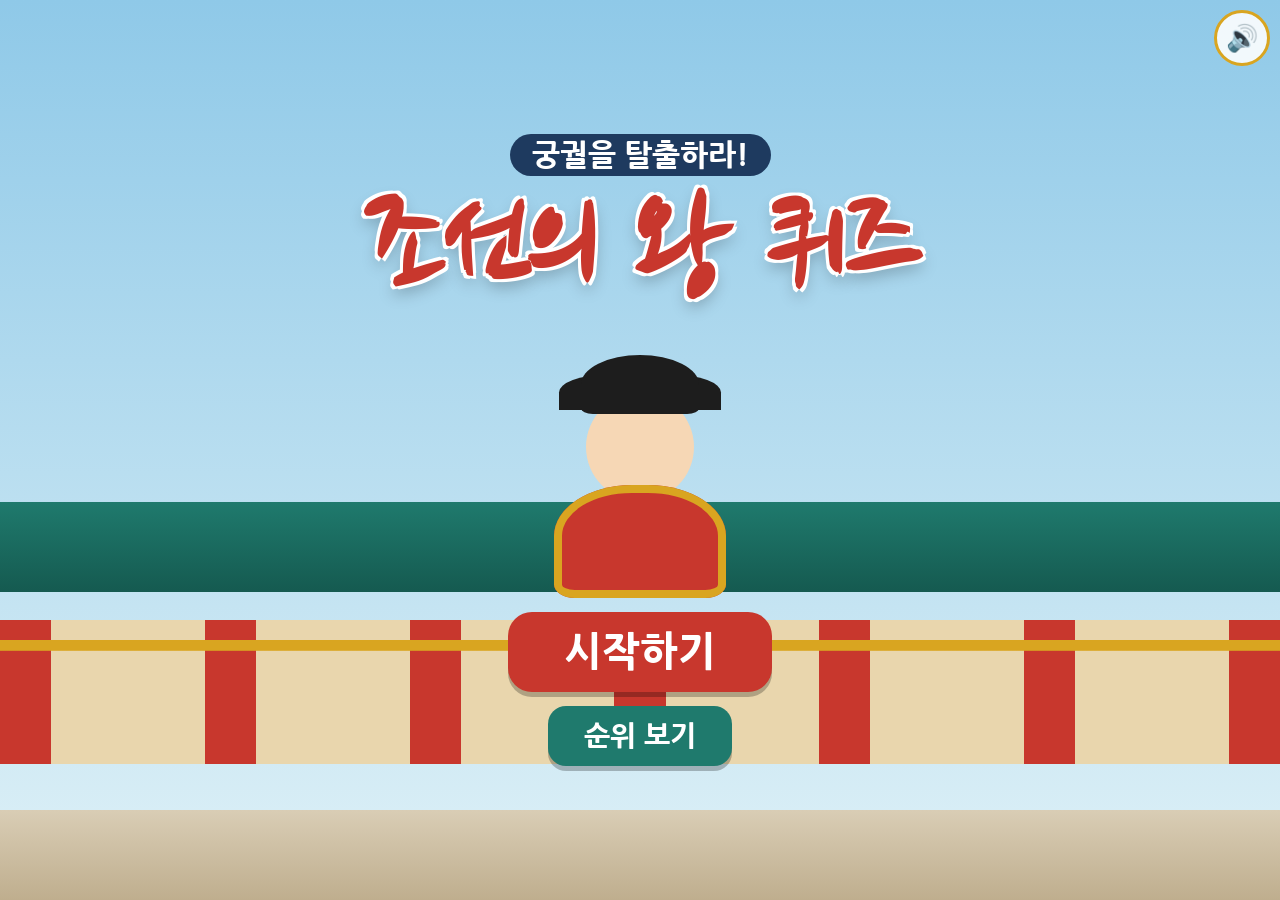
==== index.html @ 25b7da39 "화면 구성과 스타일 (시작·문제·결과·순위표, 태블릿 대응, 이미지 대체 도형) Co-Authored-By: Claude Opus 5.5 <noreply@anthropic.com>" ====
<!doctype html>
<html lang="ko">
<head>
  <meta charset="utf-8">
  <meta name="viewport" content="width=device-width, initial-scale=1, viewport-fit=cover, interactive-widget=resizes-content">
  <title>조선의 왕 퀴즈</title>
  <meta name="description" content="조선의 왕 27명을 맞히는 궁궐 탈출 퀴즈">
  <meta name="theme-color" content="#c8372d">

  <!-- PWA -->
  <link rel="manifest" href="manifest.json">
  <link rel="icon" type="image/png" sizes="192x192" href="images/icon-192.png">
  <link rel="apple-touch-icon" sizes="180x180" href="images/apple-touch-icon.png">
  <meta name="apple-mobile-web-app-capable" content="yes">
  <meta name="mobile-web-app-capable" content="yes">
  <meta name="apple-mobile-web-app-title" content="조선왕퀴즈">
  <meta name="apple-mobile-web-app-status-bar-style" content="black-translucent">

  <!-- 무료 웹폰트: 제목(붓글씨) + 본문(고딕). 오프라인이면 시스템 글꼴로 대신한다. -->
  <link rel="preconnect" href="https://fonts.googleapis.com">
  <link rel="preconnect" href="https://fonts.gstatic.com" crossorigin>
  <link rel="stylesheet" href="https://fonts.googleapis.com/css2?family=Nanum+Brush+Script&family=Nanum+Gothic:wght@400;700;800&display=swap">

  <link rel="stylesheet" href="style.css">
</head>
<body>
  <div id="app" class="app">
    <!-- 배경: 이미지가 없으면 CSS 단청 도형이 보인다 -->
    <div class="bg bg-palace" aria-hidden="true"></div>
    <div class="bg bg-escape" aria-hidden="true"></div>

    <button id="soundBtn" class="sound-btn" type="button" aria-label="소리 끄기" aria-pressed="true">🔊</button>
    <div id="testBadge" class="test-badge" hidden>테스트 모드 · 3문제</div>

    <!-- 1. 시작 화면 -->
    <section id="screen-start" class="screen is-active" aria-labelledby="startTitle">
      <div class="start-inner">
        <p class="start-sub">궁궐을 탈출하라!</p>
        <h1 id="startTitle" class="title">조선의 왕 퀴즈</h1>
        <div class="king-slot" data-img>
          <img src="images/king.png" alt="곤룡포를 입은 왕 캐릭터" onerror="this.parentNode.classList.add('img-missing')">
          <div class="shape-king" aria-hidden="true"><span class="sk-hat"></span><span class="sk-face"></span><span class="sk-robe"></span></div>
        </div>
        <div class="start-buttons">
          <button id="resumeBtn" class="btn btn-primary btn-xl" type="button" hidden>이어서 하기</button>
          <button id="startBtn" class="btn btn-primary btn-xl" type="button">시작하기</button>
          <button id="rankBtn" class="btn btn-secondary btn-lg" type="button">순위 보기</button>
        </div>
        <p id="resumeInfo" class="resume-info" hidden></p>
      </div>
    </section>

    <!-- 2. 문제 화면 -->
    <section id="screen-quiz" class="screen" aria-label="문제">
      <header class="topbar">
        <span class="tb-item">문제 <b id="qCount">1 / 27</b></span>
        <span class="tb-item">점수 <b id="qScore">100점</b></span>
        <span class="tb-item">걸린 시간 <b id="qTime">00:00</b></span>
      </header>

      <div class="quiz-main">
        <article class="card" id="card">
          <span id="qBadge" class="badge">제1대</span>
          <p id="qText" class="q-text"></p>
          <div class="seal-slot" id="sealSlot" data-img aria-hidden="true">
            <img src="images/seal.png" alt="" onerror="this.parentNode.classList.add('img-missing')">
            <div class="shape-seal"><span>正答</span></div>
          </div>
          <div id="popMinus" class="pop-minus" aria-hidden="true"></div>
        </article>

        <form id="answerForm" class="answer-row" autocomplete="off" novalidate>
          <input id="answerInput" class="answer-input" type="text" inputmode="text" lang="ko"
                 placeholder="정답을 적어 주세요" aria-label="정답 입력"
                 autocomplete="off" autocorrect="off" autocapitalize="off" spellcheck="false"
                 enterkeyhint="done" maxlength="20">
          <button id="submitBtn" class="btn btn-primary btn-submit" type="submit">제출</button>
        </form>

        <div id="feedback" class="feedback" role="status" aria-live="polite"></div>
        <div id="hint" class="hint" aria-live="polite" hidden></div>
      </div>
    </section>

    <!-- 3. 결과 화면 -->
    <section id="screen-result" class="screen" aria-labelledby="resultTitle">
      <div class="panel result-panel">
        <h2 id="resultTitle" class="result-title">탈출 성공!</h2>
        <p id="resultSub" class="result-sub"></p>
        <div class="result-score"><span id="rScore">100</span><small>점</small></div>
        <p class="result-time">걸린 시간 <b id="rTime">00:00</b></p>
        <ul class="result-stats">
          <li><span>한 번에 맞힘</span><b id="rFirst">0</b>개</li>
          <li><span>힌트 받고 맞힘</span><b id="rHint">0</b>개</li>
          <li><span>못 맞힘</span><b id="rMiss">0</b>개</li>
        </ul>
        <div id="missedBox" class="missed-box" hidden>
          <h3>못 맞힌 문제 다시 보기</h3>
          <ol id="missedList" class="missed-list"></ol>
        </div>
        <form id="saveForm" class="save-row" autocomplete="off" novalidate>
          <label for="nameInput" class="save-label">닉네임(1~8글자)</label>
          <div class="save-inputs">
            <input id="nameInput" class="name-input" type="text" lang="ko" maxlength="8"
                   placeholder="닉네임" autocomplete="off" autocorrect="off" autocapitalize="off"
                   spellcheck="false" enterkeyhint="done">
            <button class="btn btn-primary btn-lg" type="submit">기록 저장</button>
          </div>
          <p id="saveMsg" class="save-msg" role="status" aria-live="polite"></p>
        </form>
        <button id="skipSaveBtn" class="btn btn-ghost" type="button">저장하지 않고 처음으로</button>
      </div>
    </section>

    <!-- 4. 순위표 화면 -->
    <section id="screen-rank" class="screen" aria-labelledby="rankTitle">
      <div class="panel rank-panel">
        <h2 id="rankTitle" class="rank-title">명예의 전당</h2>
        <p id="rankMode" class="rank-mode" hidden>테스트 모드 기록</p>
        <table class="rank-table">
          <thead><tr><th>순위</th><th>닉네임</th><th>점수</th><th>시간</th><th>날짜</th></tr></thead>
          <tbody id="rankBody"></tbody>
        </table>
        <p id="rankEmpty" class="rank-empty" hidden>아직 기록이 없어요. 첫 번째 주인공이 되어 보세요!</p>
        <p id="myRank" class="my-rank" hidden></p>
        <div class="rank-buttons">
          <button id="againBtn" class="btn btn-primary btn-lg" type="button">다시 하기</button>
          <button id="homeBtn" class="btn btn-secondary btn-lg" type="button">처음으로</button>
        </div>
        <button id="clearBtn" class="btn btn-danger hold-btn" type="button">
          <span class="hold-fill" aria-hidden="true"></span>
          <span class="hold-label">기록 지우기 (3초 길게 누르기)</span>
        </button>
      </div>
    </section>
  </div>

  <script src="questions.js"></script>
  <script src="app.js"></script>
</body>
</html>
---- style.css ----
/* 조선의 왕 퀴즈 — 스타일
 * 단청 색: 다홍 · 청록 · 금색, 문제 카드는 한지색
 */
:root {
  --dahong: #c8372d;
  --dahong-dark: #9e2a22;
  --cheongrok: #1f7a6d;
  --cheongrok-dark: #155a50;
  --gold: #d9a520;
  --gold-light: #f2cf63;
  --namsaek: #1e3a5f;
  --hanji: #f8f1e1;
  --hanji-edge: #e7d9b8;
  --meok: #2b2118;
  --sky-top: #8fc9e8;
  --sky-bottom: #dff1f7;
  --ok: #1f7a6d;
  --bad: #d23a2c;

  --app-h: 100vh;       /* JS가 visualViewport 높이로 바꾼다 */
  --app-top: 0px;

  --font-title: "Nanum Brush Script", "Nanum Pen Script", "Apple SD Gothic Neo", cursive;
  --font-body: "Nanum Gothic", "Apple SD Gothic Neo", "Malgun Gothic", "Noto Sans KR", system-ui, sans-serif;
}

* { box-sizing: border-box; }

html, body {
  margin: 0;
  height: 100%;
  overflow: hidden;
  background: #6fb3d6;
  color: var(--meok);
  font-family: var(--font-body);
  -webkit-text-size-adjust: 100%;
  -webkit-tap-highlight-color: transparent;
  overscroll-behavior: none;
}

button, input { font: inherit; color: inherit; }

/* 앱 틀: 화면 키보드가 올라오면 보이는 영역(visualViewport)에 맞춰 줄어든다 */
.app {
  position: fixed;
  left: 0; right: 0;
  top: var(--app-top);
  height: var(--app-h);
  overflow: hidden;
}

/* ---------- 배경 ---------- */
.bg {
  position: absolute; inset: 0;
  z-index: 0;
  transition: opacity .6s ease;
}
/* 이미지가 없으면 뒤쪽의 CSS 그라데이션(단청 도형)이 보인다 */
.bg-palace {
  background:
    url("images/bg-palace.webp") center bottom / cover no-repeat,
    /* 금색 띠 */
    linear-gradient(var(--gold), var(--gold)) 0 72% / 100% 1.2% no-repeat,
    /* 청록 처마 */
    linear-gradient(var(--cheongrok), var(--cheongrok-dark)) 0 62% / 100% 10% no-repeat,
    /* 다홍 기둥 */
    repeating-linear-gradient(90deg, var(--dahong) 0 4%, #e9d6ad 4% 16%) 0 82% / 100% 16% no-repeat,
    /* 돌바닥 */
    linear-gradient(#d9cdb5, #bfae8e) 0 100% / 100% 10% no-repeat,
    /* 하늘 */
    linear-gradient(var(--sky-top), var(--sky-bottom));
}
.bg-escape {
  opacity: 0;
  background:
    url("images/bg-escape.webp") center / cover no-repeat,
    radial-gradient(ellipse at 50% 60%, #fff8d6 0 18%, transparent 45%),
    linear-gradient(90deg, var(--dahong-dark) 0 30%, transparent 30% 70%, var(--dahong-dark) 70%),
    linear-gradient(var(--gold-light), #f7e7b0);
}
.app.escape .bg-escape { opacity: 1; }

/* ---------- 공통 ---------- */
.screen {
  position: absolute; inset: 0;
  z-index: 1;
  display: none;
  padding: max(16px, env(safe-area-inset-top)) max(16px, env(safe-area-inset-right))
           max(16px, env(safe-area-inset-bottom)) max(16px, env(safe-area-inset-left));
}
.screen.is-active { display: flex; flex-direction: column; animation: fadeIn .35s ease; }
@keyframes fadeIn { from { opacity: 0; } to { opacity: 1; } }

[hidden] { display: none !important; }

.btn {
  border: 0;
  border-radius: 18px;
  padding: 14px 28px;
  font-weight: 800;
  cursor: pointer;
  touch-action: manipulation;
  user-select: none;
  -webkit-user-select: none;
  box-shadow: 0 5px 0 rgba(0,0,0,.25);
  transition: transform .08s ease, box-shadow .08s ease, filter .15s;
}
.btn:active { transform: translateY(4px); box-shadow: 0 1px 0 rgba(0,0,0,.25); }
.btn:focus-visible { outline: 4px solid var(--gold-light); outline-offset: 3px; }
.btn-primary { background: var(--dahong); color: #fff; }
.btn-secondary { background: var(--cheongrok); color: #fff; }
.btn-ghost { background: transparent; box-shadow: none; color: var(--namsaek); text-decoration: underline; font-weight: 700; }
.btn-danger { background: #5a4a3a; color: #fff; }
.btn-xl { font-size: clamp(28px, 4.2vw, 40px); padding: 20px 56px; border-radius: 24px; }
.btn-lg { font-size: clamp(22px, 3vw, 28px); padding: 16px 36px; }

.sound-btn {
  position: absolute; z-index: 5;
  top: max(10px, env(safe-area-inset-top)); right: max(10px, env(safe-area-inset-right));
  width: 56px; height: 56px; border-radius: 50%;
  border: 3px solid var(--gold); background: rgba(255,255,255,.88);
  font-size: 26px; line-height: 1; cursor: pointer;
  touch-action: manipulation;
}
.test-badge {
  position: absolute; z-index: 5;
  top: max(14px, env(safe-area-inset-top)); left: max(14px, env(safe-area-inset-left));
  background: var(--namsaek); color: #fff; font-weight: 800;
  padding: 6px 14px; border-radius: 999px; font-size: 16px;
}

/* ---------- 이미지 자리 (없으면 도형) ---------- */
[data-img] { position: relative; }
[data-img] > img { display: block; width: 100%; height: 100%; object-fit: contain; }
[data-img] > [class^="shape-"] { display: none; }
[data-img].img-missing > img { display: none; }
[data-img].img-missing > [class^="shape-"] { display: block; }

/* 왕 캐릭터 대체 도형 */
.shape-king { position: absolute; inset: 0; }
.shape-king .sk-robe {
  position: absolute; left: 18%; right: 18%; bottom: 0; height: 42%;
  background: var(--dahong); border-radius: 45% 45% 12% 12%;
  box-shadow: inset 0 0 0 8px var(--gold);
}
.shape-king .sk-face {
  position: absolute; left: 30%; right: 30%; top: 24%; height: 40%;
  background: #f6d7b5; border-radius: 50%;
}
.shape-king .sk-hat {
  position: absolute; left: 28%; right: 28%; top: 10%; height: 22%;
  background: #1d1d1d; border-radius: 50% 50% 10% 10%;
  box-shadow: -34px 8px 0 -12px #1d1d1d, 34px 8px 0 -12px #1d1d1d;
  z-index: 1;
}
/* 도장 대체 도형 */
.shape-seal { position: absolute; inset: 0; }
.shape-seal span {
  position: absolute; inset: 8%;
  border: 8px solid var(--dahong); border-radius: 14px;
  color: var(--dahong); font-family: var(--font-title);
  display: grid; place-items: center; font-size: 46px; font-weight: 700;
  background: rgba(200,55,45,.08);
}

/* ---------- 1. 시작 화면 ---------- */
#screen-start { align-items: center; justify-content: center; text-align: center; }
.start-inner {
  display: flex; flex-direction: column; align-items: center; gap: 10px;
  width: min(720px, 100%);
}
.start-sub {
  margin: 0; font-size: clamp(22px, 3vw, 30px); font-weight: 800; color: #fff;
  background: var(--namsaek); padding: 6px 22px; border-radius: 999px;
}
.title {
  margin: 0;
  font-family: var(--font-title);
  font-size: clamp(72px, 12vw, 132px);
  line-height: 1;
  color: var(--dahong);
  text-shadow: 3px 3px 0 #fff, -3px -3px 0 #fff, 3px -3px 0 #fff, -3px 3px 0 #fff,
               0 8px 16px rgba(0,0,0,.25);
}
.king-slot { width: clamp(160px, 30vmin, 300px); aspect-ratio: 1; }
.start-buttons { display: flex; flex-direction: column; gap: 14px; align-items: center; margin-top: 4px; }
.resume-info { margin: 0; font-weight: 700; background: rgba(255,255,255,.85); padding: 6px 14px; border-radius: 12px; }

/* ---------- 2. 문제 화면 ---------- */
#screen-quiz { gap: 12px; padding-top: max(12px, env(safe-area-inset-top)); }
.topbar {
  display: flex; flex-wrap: wrap; justify-content: center; gap: 8px 14px;
  margin-right: 64px; /* 소리 버튼 자리 */
}
.tb-item {
  background: rgba(30,58,95,.92); color: #fff;
  padding: 8px 18px; border-radius: 999px;
  font-size: clamp(18px, 2.4vw, 24px); font-weight: 700; white-space: nowrap;
}
.tb-item b { color: var(--gold-light); font-variant-numeric: tabular-nums; }

/* 문제와 입력창은 위쪽에 모은다 (화면 키보드 대비) */
.quiz-main {
  width: min(980px, 100%); margin: 0 auto;
  display: flex; flex-direction: column; gap: 12px;
}
.card {
  position: relative;
  background: var(--hanji);
  background-image:
    radial-gradient(rgba(150,120,70,.07) 1px, transparent 1.5px),
    radial-gradient(rgba(150,120,70,.05) 1px, transparent 1.5px);
  background-size: 7px 7px, 11px 11px;
  border-radius: 20px;
  border: 6px solid var(--cheongrok);
  outline: 3px solid var(--gold); outline-offset: -14px;
  padding: 28px 32px 30px;
  box-shadow: 0 10px 24px rgba(0,0,0,.25);
}
.badge {
  display: inline-block;
  background: var(--dahong); color: #fff;
  font-weight: 800; font-size: clamp(22px, 3vw, 30px);
  padding: 4px 18px; border-radius: 10px; margin-bottom: 10px;
}
.q-text {
  margin: 0;
  font-size: clamp(28px, 3.8vw, 38px);
  font-weight: 800; line-height: 1.45;
  word-break: keep-all; overflow-wrap: anywhere;
}
.card.shake { animation: shake .4s ease; }
@keyframes shake {
  0%,100% { transform: translateX(0); }
  20% { transform: translateX(-12px); } 40% { transform: translateX(10px); }
  60% { transform: translateX(-8px); } 80% { transform: translateX(6px); }
}

.seal-slot {
  position: absolute; right: 18px; bottom: -10px;
  width: 140px; height: 140px; pointer-events: none;
  opacity: 0; transform: scale(2.2) rotate(-18deg);
}
.seal-slot.stamp { animation: stamp .45s cubic-bezier(.2,1.6,.4,1) forwards; }
@keyframes stamp {
  0% { opacity: 0; transform: scale(2.2) rotate(-18deg); }
  100% { opacity: .95; transform: scale(1) rotate(-12deg); }
}

.pop-minus {
  position: absolute; right: 36px; top: 10px;
  font-size: 64px; font-weight: 800; color: var(--bad);
  text-shadow: 0 3px 0 #fff;
  opacity: 0; pointer-events: none;
}
.pop-minus.show { animation: popUp 1s ease-out forwards; }
@keyframes popUp {
  0% { opacity: 0; transform: translateY(20px) scale(.6); }
  20% { opacity: 1; transform: translateY(0) scale(1.15); }
  70% { opacity: 1; transform: translateY(-24px) scale(1); }
  100% { opacity: 0; transform: translateY(-48px) scale(1); }
}

.answer-row { display: flex; gap: 12px; }
.answer-input {
  flex: 1; min-width: 0;
  height: 80px;
  font-size: 40px; font-weight: 800;
  padding: 0 22px;
  border-radius: 18px;
  border: 5px solid var(--namsaek);
  background: #fff;
  outline: none;
}
.answer-input:focus { border-color: var(--gold); box-shadow: 0 0 0 5px rgba(217,165,32,.35); }
.answer-input.ok { border-color: var(--ok); background: #e9f7f2; }
.answer-input.bad { border-color: var(--bad); background: #fdeceb; }
.btn-submit { height: 80px; font-size: 32px; padding: 0 32px; }

.feedback {
  min-height: 0;
  text-align: center; font-weight: 800;
  font-size: clamp(26px, 3.4vw, 34px);
}
.feedback:empty { display: none; }
.feedback .ok  { color: #fff; background: var(--ok); padding: 6px 22px; border-radius: 14px; display: inline-block; }
.feedback .bad { color: #fff; background: var(--bad); padding: 6px 22px; border-radius: 14px; display: inline-block; }
.feedback .info { color: var(--meok); background: rgba(255,255,255,.92); padding: 6px 22px; border-radius: 14px; display: inline-block; }

.hint {
  align-self: center;
  background: #fff8e1; border: 4px dashed var(--gold);
  border-radius: 16px; padding: 8px 26px;
  font-size: clamp(24px, 3.2vw, 32px); font-weight: 800;
}
.hint b { font-size: 1.4em; letter-spacing: .15em; color: var(--dahong); }

/* 키보드가 올라와 화면이 낮아지면 더 촘촘하게 */
.app.compact #screen-quiz { gap: 6px; padding-top: 6px; padding-bottom: 6px; }
.app.compact .topbar { gap: 6px; }
.app.compact .tb-item { padding: 4px 12px; font-size: 17px; }
.app.compact .sound-btn { width: 44px; height: 44px; font-size: 20px; top: 4px; }
.app.compact .quiz-main { gap: 6px; }
.app.compact .card { padding: 12px 20px 14px; outline-offset: -10px; border-width: 4px; }
.app.compact .badge { font-size: 20px; margin-bottom: 4px; padding: 2px 12px; }
.app.compact .q-text { font-size: 28px; line-height: 1.3; }
.app.compact .answer-input, .app.compact .btn-submit { height: 64px; }
.app.compact .answer-input { font-size: 34px; }
.app.compact .btn-submit { font-size: 26px; }
.app.compact .seal-slot { width: 96px; height: 96px; }
.app.compact .hint, .app.compact .feedback { font-size: 24px; }
.app.compact .hint { padding: 4px 18px; }
.app.compact .feedback > span { padding: 2px 16px; }
.app.compact .test-badge { display: none; }

/* ---------- 3·4. 결과·순위표 공통 패널 ---------- */
#screen-result, #screen-rank { align-items: center; overflow-y: auto; -webkit-overflow-scrolling: touch; }
.panel {
  width: min(860px, 100%);
  margin: auto 0;
  background: rgba(248,241,225,.96);
  border: 6px solid var(--cheongrok);
  outline: 3px solid var(--gold); outline-offset: -14px;
  border-radius: 24px;
  padding: 28px 28px 22px;
  box-shadow: 0 12px 28px rgba(0,0,0,.3);
  text-align: center;
}

.result-title {
  margin: 0; font-family: var(--font-title);
  font-size: clamp(64px, 10vw, 104px); line-height: 1;
}
.result-title.success { color: var(--dahong); }
.result-title.fail { color: var(--namsaek); }
.result-sub { margin: 6px 0 0; font-size: 22px; font-weight: 700; }
.result-score { font-size: clamp(80px, 13vw, 128px); font-weight: 800; color: var(--dahong); line-height: 1.05; }
.result-score small { font-size: .35em; margin-left: 6px; color: var(--meok); }
.result-time { margin: 0 0 12px; font-size: 26px; font-weight: 700; }
.result-stats {
  list-style: none; padding: 0; margin: 0 0 14px;
  display: flex; flex-wrap: wrap; justify-content: center; gap: 10px;
}
.result-stats li {
  background: #fff; border-radius: 14px; padding: 10px 18px;
  border: 3px solid var(--hanji-edge); font-size: 21px; font-weight: 700;
}
.result-stats li span { margin-right: 8px; }
.result-stats li b { font-size: 1.4em; color: var(--cheongrok); }

.missed-box { text-align: left; background: #fff; border-radius: 16px; padding: 12px 20px; margin-bottom: 14px; border: 3px solid var(--hanji-edge); }
.missed-box h3 { margin: 0 0 8px; font-size: 22px; color: var(--dahong-dark); }
.missed-list { margin: 0; padding-left: 0; list-style: none; font-size: 20px; line-height: 1.5; }
.missed-list li { padding: 6px 0; border-top: 1px dashed var(--hanji-edge); }
.missed-list li:first-child { border-top: 0; }
.missed-list .ans { display: inline-block; margin-left: 6px; color: #fff; background: var(--cheongrok); border-radius: 8px; padding: 0 10px; font-weight: 800; }

.save-row { display: flex; flex-direction: column; align-items: center; gap: 8px; }
.save-label { font-size: 22px; font-weight: 800; }
.save-inputs { display: flex; gap: 10px; flex-wrap: wrap; justify-content: center; }
.name-input {
  width: min(360px, 70vw); height: 68px; font-size: 32px; font-weight: 800;
  text-align: center; border-radius: 16px; border: 4px solid var(--namsaek); background: #fff; outline: none;
}
.name-input:focus { border-color: var(--gold); }
.save-msg { margin: 0; min-height: 1.4em; font-size: 20px; font-weight: 700; color: var(--bad); }

.rank-title { margin: 0 0 10px; font-family: var(--font-title); font-size: clamp(60px, 9vw, 96px); line-height: 1; color: var(--dahong); }
.rank-mode { margin: 0 0 8px; font-weight: 800; color: var(--namsaek); }
.rank-table { width: 100%; border-collapse: separate; border-spacing: 0 6px; font-size: clamp(18px, 2.5vw, 24px); }
.rank-table th { font-size: .8em; color: #6b5a44; padding: 4px 8px; }
.rank-table td { background: #fff; padding: 10px 8px; font-weight: 700; font-variant-numeric: tabular-nums; }
.rank-table td:first-child { border-radius: 12px 0 0 12px; }
.rank-table td:last-child { border-radius: 0 12px 12px 0; font-size: .8em; color: #6b5a44; }
.rank-table .name { word-break: break-all; }
.medal { display: inline-grid; place-items: center; width: 40px; height: 40px; border-radius: 50%; font-weight: 800; color: #fff; }
.medal.m1 { background: linear-gradient(135deg, #f7d860, #c99a12); color: #5a3d00; }
.medal.m2 { background: linear-gradient(135deg, #eef0f2, #a4abb3); color: #333; }
.medal.m3 { background: linear-gradient(135deg, #e7a46c, #a8642b); }
.rank-table tr.mine td { background: #fff3c4; animation: glow 1s ease-in-out infinite alternate; }
@keyframes glow {
  from { box-shadow: inset 0 0 0 3px var(--gold); }
  to   { box-shadow: inset 0 0 0 3px var(--dahong), 0 0 18px rgba(217,165,32,.8); }
}
.rank-empty { font-size: 22px; font-weight: 700; }
.my-rank { font-size: 24px; font-weight: 800; color: var(--dahong-dark); background: #fff3c4; border-radius: 12px; padding: 8px; }
.rank-buttons { display: flex; gap: 12px; justify-content: center; flex-wrap: wrap; margin: 12px 0 14px; }

.hold-btn { position: relative; overflow: hidden; font-size: 18px; padding: 12px 22px; }
.hold-fill { position: absolute; inset: 0; width: 0; background: var(--bad); }
.hold-btn.holding .hold-fill { width: 100%; transition: width 3s linear; }
.hold-label { position: relative; }

/* 세로 화면·좁은 화면 */
@media (max-width: 600px) {
  .answer-row { flex-direction: column; }
  .btn-submit { width: 100%; }
  .rank-table th:last-child, .rank-table td:last-child { display: none; }
  .rank-table td:nth-last-child(2) { border-radius: 0 12px 12px 0; }
}

@media (prefers-reduced-motion: reduce) {
  *, *::before, *::after { animation-duration: .01ms !important; transition-duration: .01ms !important; }
}
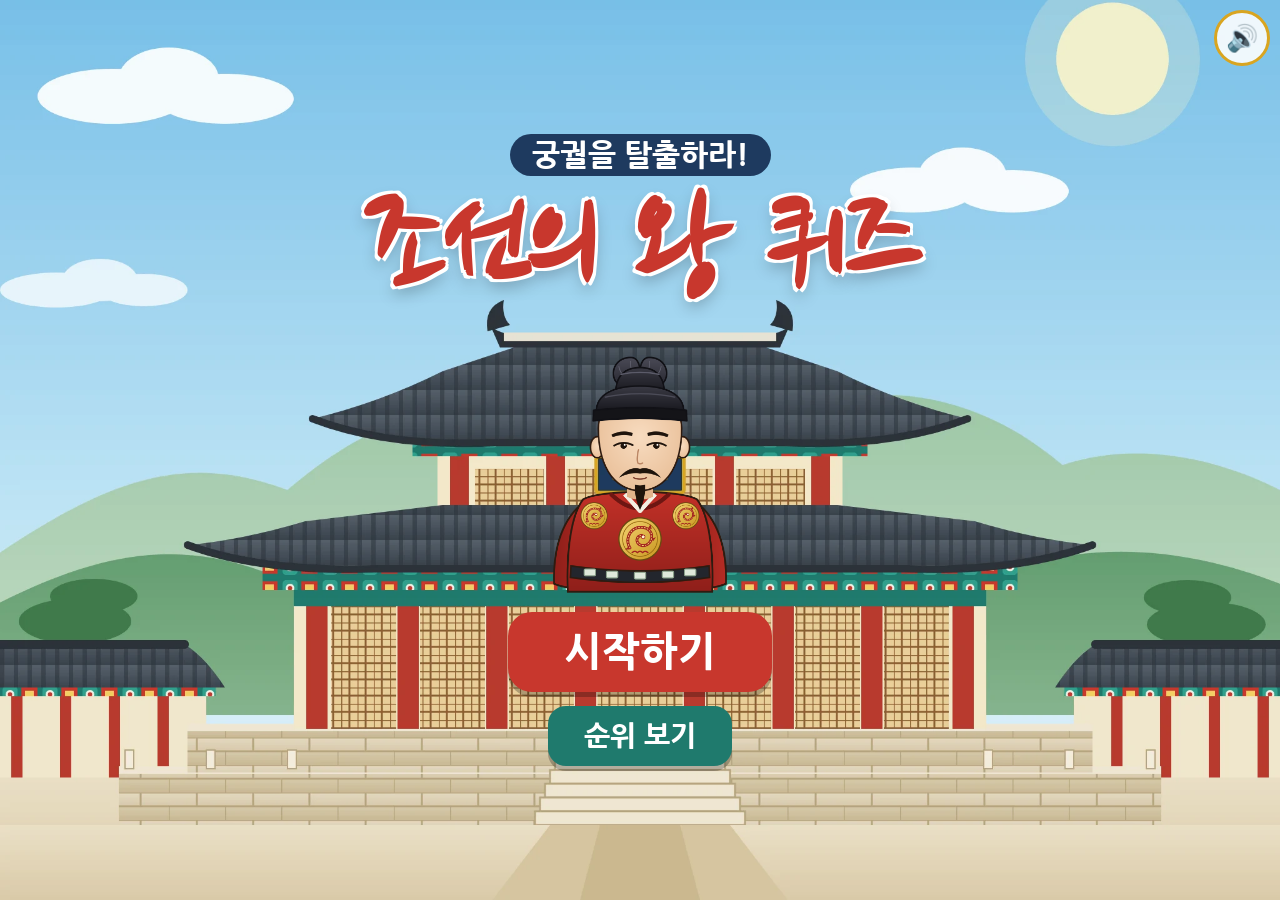
==== commit c0c951bd: "힌트를 입력창 위로 옮겨 화면 키보드에 가려지지 않게 함 (휴대폰용 촘촘한 배치 추가) Co-Authored-By: Claude Opus 5.5 <noreply@anthropic." ====
--- a/index.html
+++ b/index.html
@@ -69,6 +69,12 @@
           <div id="popMinus" class="pop-minus" aria-hidden="true"></div>
         </article>
 
+        <!-- 안내와 힌트는 입력창 '위'에 둔다: 화면 키보드가 올라와도 가려지지 않게 -->
+        <div class="status-row">
+          <div id="feedback" class="feedback" role="status" aria-live="polite"></div>
+          <div id="hint" class="hint" aria-live="polite" hidden></div>
+        </div>
+
         <form id="answerForm" class="answer-row" autocomplete="off" novalidate>
           <input id="answerInput" class="answer-input" type="text" inputmode="text" lang="ko"
                  placeholder="정답을 적어 주세요" aria-label="정답 입력"
@@ -76,9 +82,6 @@
                  enterkeyhint="done" maxlength="20">
           <button id="submitBtn" class="btn btn-primary btn-submit" type="submit">제출</button>
         </form>
-
-        <div id="feedback" class="feedback" role="status" aria-live="polite"></div>
-        <div id="hint" class="hint" aria-live="polite" hidden></div>
       </div>
     </section>
 
--- a/style.css
+++ b/style.css
@@ -124,7 +124,8 @@
 }
 .test-badge {
   position: absolute; z-index: 5;
-  top: max(14px, env(safe-area-inset-top)); left: max(14px, env(safe-area-inset-left));
+  bottom: max(12px, env(safe-area-inset-bottom)); left: max(12px, env(safe-area-inset-left));
+  pointer-events: none; opacity: .9;
   background: var(--namsaek); color: #fff; font-weight: 800;
   padding: 6px 14px; border-radius: 999px; font-size: 16px;
 }
@@ -277,10 +278,16 @@
 .answer-input.bad { border-color: var(--bad); background: #fdeceb; }
 .btn-submit { height: 80px; font-size: 32px; padding: 0 32px; }
 
+/* 안내 + 힌트: 카드와 입력창 사이 한 줄 (화면 키보드에 가려지지 않는 자리) */
+.status-row {
+  display: flex; flex-wrap: wrap; align-items: center; justify-content: center;
+  gap: 8px 12px;
+}
+.status-row:has(.feedback:empty):has(.hint[hidden]) { display: none; }
 .feedback {
   min-height: 0;
   text-align: center; font-weight: 800;
-  font-size: clamp(26px, 3.4vw, 34px);
+  font-size: clamp(22px, 3.2vw, 32px);
 }
 .feedback:empty { display: none; }
 .feedback .ok  { color: #fff; background: var(--ok); padding: 6px 22px; border-radius: 14px; display: inline-block; }
@@ -288,10 +295,9 @@
 .feedback .info { color: var(--meok); background: rgba(255,255,255,.92); padding: 6px 22px; border-radius: 14px; display: inline-block; }
 
 .hint {
-  align-self: center;
   background: #fff8e1; border: 4px dashed var(--gold);
-  border-radius: 16px; padding: 8px 26px;
-  font-size: clamp(24px, 3.2vw, 32px); font-weight: 800;
+  border-radius: 16px; padding: 4px 22px;
+  font-size: clamp(22px, 3.2vw, 32px); font-weight: 800;
 }
 .hint b { font-size: 1.4em; letter-spacing: .15em; color: var(--dahong); }
 
@@ -312,6 +318,25 @@
 .app.compact .hint { padding: 4px 18px; }
 .app.compact .feedback > span { padding: 2px 16px; }
 .app.compact .test-badge { display: none; }
+.app.compact .status-row { gap: 4px 8px; }
+
+/* 아주 낮은 화면(휴대폰 + 화면 키보드): 문제·힌트·입력창이 한 화면에 들어오게 */
+.app.tight .topbar { gap: 4px; margin-right: 48px; }
+.app.tight .tb-item { padding: 2px 10px; font-size: 14px; }
+.app.tight .sound-btn { width: 38px; height: 38px; font-size: 17px; top: 3px; border-width: 2px; }
+.app.tight #screen-quiz { gap: 4px; padding-top: 4px; padding-left: 8px; padding-right: 8px; }
+.app.tight .quiz-main { gap: 5px; }
+.app.tight .card { padding: 8px 12px 10px; border-width: 3px; outline: none; border-radius: 14px; }
+.app.tight .badge { font-size: 15px; padding: 1px 8px; margin: 0 6px 0 0; border-radius: 6px; vertical-align: 3px; }
+.app.tight .q-text { display: inline; font-size: 21px; line-height: 1.35; }
+.app.tight .seal-slot { width: 64px; height: 64px; right: 6px; bottom: -6px; }
+.app.tight .pop-minus { font-size: 40px; right: 14px; top: 0; }
+.app.tight .hint, .app.tight .feedback { font-size: 19px; }
+.app.tight .hint { padding: 1px 12px; border-width: 3px; border-radius: 10px; }
+.app.tight .feedback > span { padding: 1px 12px; border-radius: 10px; }
+.app.tight .answer-input, .app.tight .btn-submit { height: 52px; border-radius: 12px; }
+.app.tight .answer-input { font-size: 26px; border-width: 4px; padding: 0 12px; }
+.app.tight .btn-submit { font-size: 20px; padding: 0 16px; }
 
 /* ---------- 3·4. 결과·순위표 공통 패널 ---------- */
 #screen-result, #screen-rank { align-items: center; overflow-y: auto; -webkit-overflow-scrolling: touch; }
@@ -377,10 +402,10 @@
 .medal.m1 { background: linear-gradient(135deg, #f7d860, #c99a12); color: #5a3d00; }
 .medal.m2 { background: linear-gradient(135deg, #eef0f2, #a4abb3); color: #333; }
 .medal.m3 { background: linear-gradient(135deg, #e7a46c, #a8642b); }
-.rank-table tr.mine td { background: #fff3c4; animation: glow 1s ease-in-out infinite alternate; }
+.rank-table tr.mine td { animation: glow .8s ease-in-out infinite alternate; color: var(--dahong-dark); }
 @keyframes glow {
-  from { box-shadow: inset 0 0 0 3px var(--gold); }
-  to   { box-shadow: inset 0 0 0 3px var(--dahong), 0 0 18px rgba(217,165,32,.8); }
+  from { background: #fff3c4; }
+  to   { background: #ffd35c; }
 }
 .rank-empty { font-size: 22px; font-weight: 700; }
 .my-rank { font-size: 24px; font-weight: 800; color: var(--dahong-dark); background: #fff3c4; border-radius: 12px; padding: 8px; }
@@ -393,8 +418,9 @@
 
 /* 세로 화면·좁은 화면 */
 @media (max-width: 600px) {
-  .answer-row { flex-direction: column; }
-  .btn-submit { width: 100%; }
+  /* 휴대폰: [제출]은 입력창 옆에 그대로 둔다(아래로 내리면 키보드에 가려짐) */
+  .answer-input { font-size: 30px; padding: 0 14px; }
+  .btn-submit { font-size: 22px; padding: 0 18px; }
   .rank-table th:last-child, .rank-table td:last-child { display: none; }
   .rank-table td:nth-last-child(2) { border-radius: 0 12px 12px 0; }
 }
